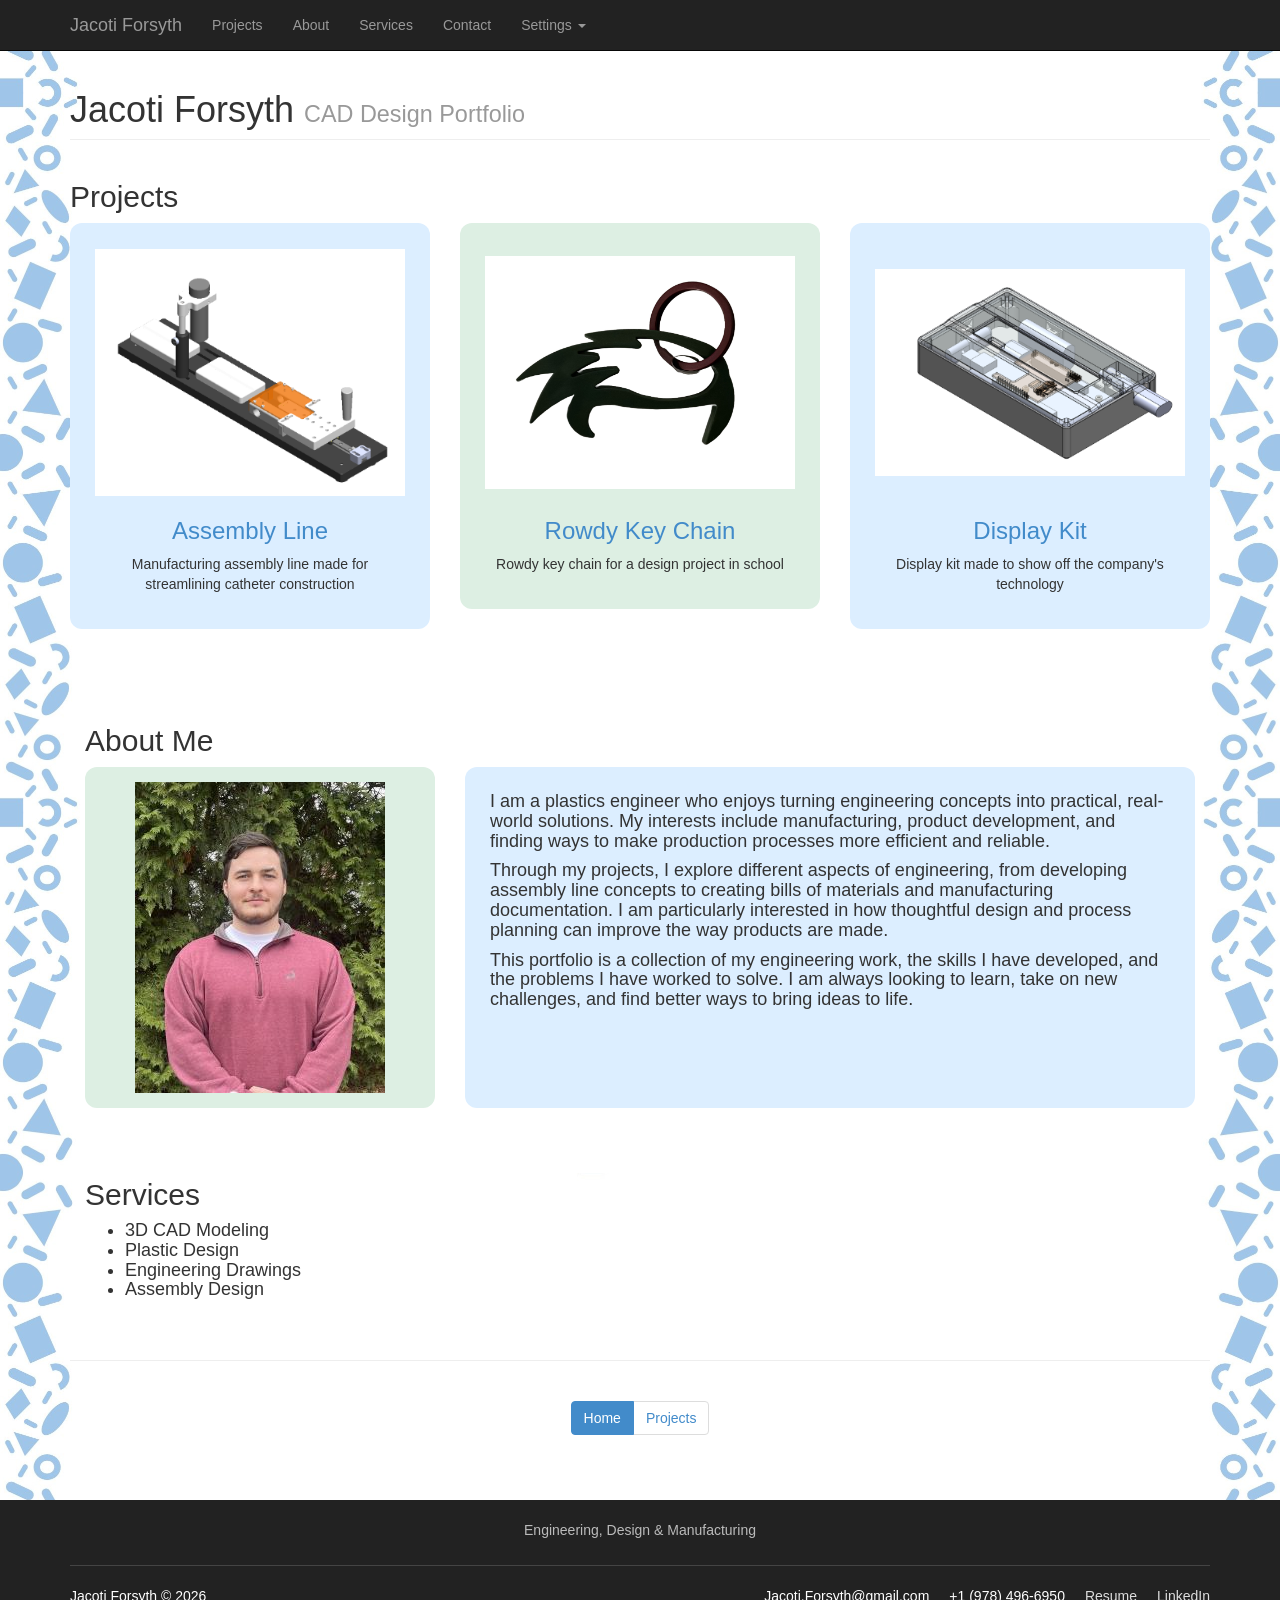
==== index.html @ e3742e34 "Inital Commit" ====
<!DOCTYPE html>
<html lang="en">
  <head>
    <meta charset="utf-8">
    <meta name="viewport" content="width=device-width, initial-scale=1.0">
    <meta name="description" content="CAD Portfoliio">
    <meta name="author" content="Jacoti Forsyth">

    <!-- shows at the tab -->
    <title>Jacoti Forsyth | CAD Portfolio</title>

    <!-- Bootstrap core CSS -->
    <link href="css/bootstrap.css" rel="stylesheet">

    <!-- Custom CSS for the '3 Col Portfolio' Template -->
    <link href="css/3-col-portfolio.css" rel="stylesheet">
  </head>

  <body>

    <nav class="navbar navbar-fixed-top navbar-inverse" role="navigation">
      <div class="container">
        <div class="navbar-header">
          <button type="button" class="navbar-toggle" data-toggle="collapse" data-target=".navbar-ex1-collapse">
            <span class="sr-only">Toggle navigation</span>
            <span class="icon-bar"></span>
            <span class="icon-bar"></span>
            <span class="icon-bar"></span>
          </button>
          <!-- website name / logo http://startbootstrap.com-->
          <a class="navbar-brand" href="#">
            Jacoti Forsyth</a>
        </div>

        <!-- Collect the nav links, forms, and other content for toggling -->
        <div class="collapse navbar-collapse navbar-ex1-collapse">
          <ul class="nav navbar-nav">
            <!-- A list of the navigation items -->
             <li><a href="#projects">Projects</a></li>
            <li><a href="#about">About</a></li>
            <li><a href="#services">Services</a></li> 
            <li><a href="#contact">Contact</a></li>
            <li class="dropdown">
              <a href="#" class="dropdown-toggle" data-toggle="dropdown" role="button" aria-expanded="false">Settings <span class="caret"></span></a>

              <ul class="dropdown-menu">
                <li id="light-option" style="display: none;"><a href="#" onclick="setTheme('light'); return false;">Light Mode</a></li>
                <li id="dark-option"><a href="#" onclick="setTheme('dark'); return false;"> Dark Mode </a></li>
              </ul>
            </li>
          </ul>
        </div><!-- /.navbar-collapse -->
      </div><!-- /.container -->
    </nav>

    <div class="container">

      <div class="row">

        <div class="col-lg-12">
          <h1 class="page-header">Jacoti Forsyth
             <small>CAD Design Portfolio</small>
            </h1>
        </div>

      </div>

      <!-- Projects SECTION -->
      <div id="projects" class="row">
        <div class="col-lg-12">
          <h2>Projects</h2>
        </div>
      </div>
      
      <div class="row">

        <!-- col-md-4 says to use one third of the width -->
        <div class="col-md-4 portfolio-item">
          <div class="text-box1">
            <a href="projects.html#mfg_assem"><img class="img-responsive" src="images/mfg_assem.jpg"></a>
            <h3><a href="projects.html#mfg_assem">Assembly Line</a></h3>
            <p>Manufacturing assembly line made for streamlining catheter construction</p>
          </div>
        </div>

        <div class="col-md-4 portfolio-item">
          <div class="text-box2">
            <a href="projects.html#rowdy"><img class="img-responsive" src="images/ogreen_rowdy.jpg"></a>
            <h3><a href="projects.html#rowdy">Rowdy Key Chain</a></h3>
            <p>Rowdy key chain for a design project in school</p>
          </div>
        </div>
        
        <div class="col-md-4 portfolio-item">
          <div class="text-box1">
            <a href="projects.html#display_kit"><img class="img-responsive" src="images/housing.jpg"></a>
            <h3><a href="projects.html#display_kit">Display Kit</a></h3>
            <p>Display kit made to show off the company's technology</p>
          </div>
        </div>

      </div>


        
      <!-- ABOUT SECTION -->
      <div id="about" class="row about-row">

        <div class="col-lg-12">
          <h2>About Me</h2>
        </div>

        <!-- Photo -->
        <div class="col-md-4">
          <div class="about-photo-box">
            <img class="img-responsive"
                src="images/self_portrait.jpg"
                alt="Self portrait">
          </div>
        </div>

        <!-- Text -->
        <div class="col-md-8">
          <div class="text-box1">
            <p class="h4">
              I am a plastics engineer who enjoys turning engineering concepts into practical, real-world solutions.
              My interests include manufacturing, product development, and finding ways to make production processes more efficient and reliable.
            </p>

            <p class="h4">
              Through my projects, I explore different aspects of engineering, from developing assembly line concepts to creating bills of materials and manufacturing documentation.
              I am particularly interested in how thoughtful design and process planning can improve the way products are made.
            </p>

            <p class="h4">
              This portfolio is a collection of my engineering work, the skills I have developed, and the problems I have worked to solve.
              I am always looking to learn, take on new challenges, and find better ways to bring ideas to life.
            </p>
          </div>
        </div>

      </div>


      <!-- SERVICES SECTION -->
      <div id="services" class="row">
        <div class="col-lg-12">
          <h2>Services</h2>
          <!-- <p>Extra Text Line</p> -->
          <!-- <div class="text-box1"> -->
            <ul class="h4">
              <li>3D CAD Modeling</li>
              <li>Plastic Design</li>
              <li>Engineering Drawings</li>
              <li>Assembly Design</li>
            </ul>
          <!-- </div> -->

        </div>

      </div>

      <!-- CONTACT SECTION -->
       <!-- <div id="contact" class="row">
        <div class="col-lg-12">
          <h2>Contact</h2>
          <p class="h4 contact">Feel free to reach out if you have any questions or would like to discuss a project.</p>
          <ul class="h4">
            <li>Email: Jacoti.Forsyth@gmail.com</li>
            <li>Phone: +1 (978) 496-6950</li>
            <li><a href="https://www.linkedin.com/in/jacotiforsyth" target="_blank">LinkedIn</a></li>
            <li>ADD RESUME</li>
          </ul>
        </div>
      </div> -->

      

      <hr>

      <div class="row text-center">
        
        <div class="col-lg-12">
          <ul class="pagination">
            <!-- <li><a href="#">&laquo;</a></li> -->
            <li class="active"><a href="index.html">Home</a></li>
            <li><a href="projects.html">Projects</a></li>
            <!-- <li><a href="#">3</a></li>
            <li><a href="#">4</a></li>
            <li><a href="#">5</a></li>
            <li><a href="#">&raquo;</a></li> -->
          </ul>        
        </div>

      </div>

    </div><!-- /.container -->

    <div class="container">
      
    </div><!-- /.container -->

    <script src="js/jquery.js"></script>
    <script src="js/bootstrap.js"></script>


    <script>
      function setTheme(theme) {
        document.body.classList.toggle("dark-mode", theme === "dark");

        document.getElementById("light-option").style.display =
          theme === "dark" ? "block" : "none";

        document.getElementById("dark-option").style.display =
          theme === "dark" ? "none" : "block";
      }

      // Set the correct option on page load
      setTheme("light");
    </script>

    <footer class="bottom-bar">
        <div class="container">
          <div class="footer-top">
            <p>Engineering, Design & Manufacturing</p>
          </div>

          <div class="footer-bottom">
            <p> Jacoti Forsyth &copy; <span id="getCurrentDate"></span></p>

            <ul class="footer-links">
              <li> Jacoti.Forsyth@gmail.com</li>
              <li> +1 (978) 496-6950</li>
              <li><a href="./resume.pdf" download="resume.pdf"
                onclick="return confirm('Would you like to open my resume?')">
                Resume</a></li>
              <li> <a href="https://www.linkedin.com/in/jacotiforsyth" target="_blank" rel="noopener noreferrer">LinkedIn</a> </li>
            </ul>
          </div>
        </div>
        
      </footer>

        <script type="text/javascript"> 
          var dt = new Date();
          document.getElementById('getCurrentDate').innerHTML = dt.getFullYear();
        </script>


  </body>

</html>
---- css/3-col-portfolio.css ----
body {
    margin-top: 50px; /* Height of the navbar */
}

.portfolio-item {
    margin-bottom: 25px;
}

footer {
    margin: 0px 0;
}

#about, #services, #contact {
    margin: 50px 0;
}

.portfolio-item img {
    width: 100%;
    height: 250px;
    object-fit: contain;
}

.portfolio-item h3,
.portfolio-item p {
    text-align: center;
}

/* About section layout */
.about-row {
    display: flex;
    flex-wrap: wrap;
    align-items: stretch;
}

.about-row > .col-md-4,
.about-row > .col-md-8 {
    display: flex;
}

/* Photo box */
.about-photo-box {
    background-color: #DDEFE3;
    padding: 15px;
    border-radius: 12px;
    width: 100%;

    display: flex;
    justify-content: center;
    align-items: center;
}

.about-photo-box img {
    width: 100%;
    max-width: 250px;
    height: auto;
}

/* Text box */
.text-box1 {
    background-color: #DCEEFF;
    padding: 25px;
    border-radius: 12px;
    width: 100%;
    height: auto;
}

.text-box2 {
    background-color: #DDEFE3;
    padding: 25px;
    border-radius: 12px;
    width: 100%;
    height: auto;
}

/* Mobile layout */
@media (max-width: 991px) {
    .about-row {
        display: block;
    }

    .about-row > .col-md-4,
    .about-row > .col-md-8 {
        display: block;
        margin-bottom: 15px;
    }
}

html {
    scroll-behavior: smooth;
}

[id] {
    scroll-margin-top: 100px;
}

@media (max-width: 768px) {
    :target {
        scroll-margin-top: 75px;
    }
}
/* footer */
.bottom-bar {
  width: 100%;
  background-color: #222;
  color: white;
  text-align: center;
  padding: 20px 0;
  margin-top: 40px;
}

.bottom-bar p {
  margin: 0;
}
.footer-top {
  margin-bottom: 25px;
}

.footer-top h3 {
  margin-top: 0;
  font-weight: 600;
}

.footer-top p {
  color: #bbb;
}

.footer-bottom {
  border-top: 1px solid #444;
  padding-top: 20px;
  display: flex;
  justify-content: space-between;
  align-items: center;
  flex-wrap: wrap;
  gap: 15px;
}

.footer-bottom p {
  margin: 0;
}

.footer-links {
  list-style: none;
  display: flex;
  flex-wrap: wrap;
  gap: 20px;
  margin: 0;
  padding: 0;
}

.footer-links a {
  color: #ddd;
  text-decoration: none;
}

.footer-links a:hover {
  color: #fff;
  text-decoration: underline;
}

@media (max-width: 600px) {
  .footer-bottom {
    flex-direction: column;
    align-items: flex-start;
  }
}
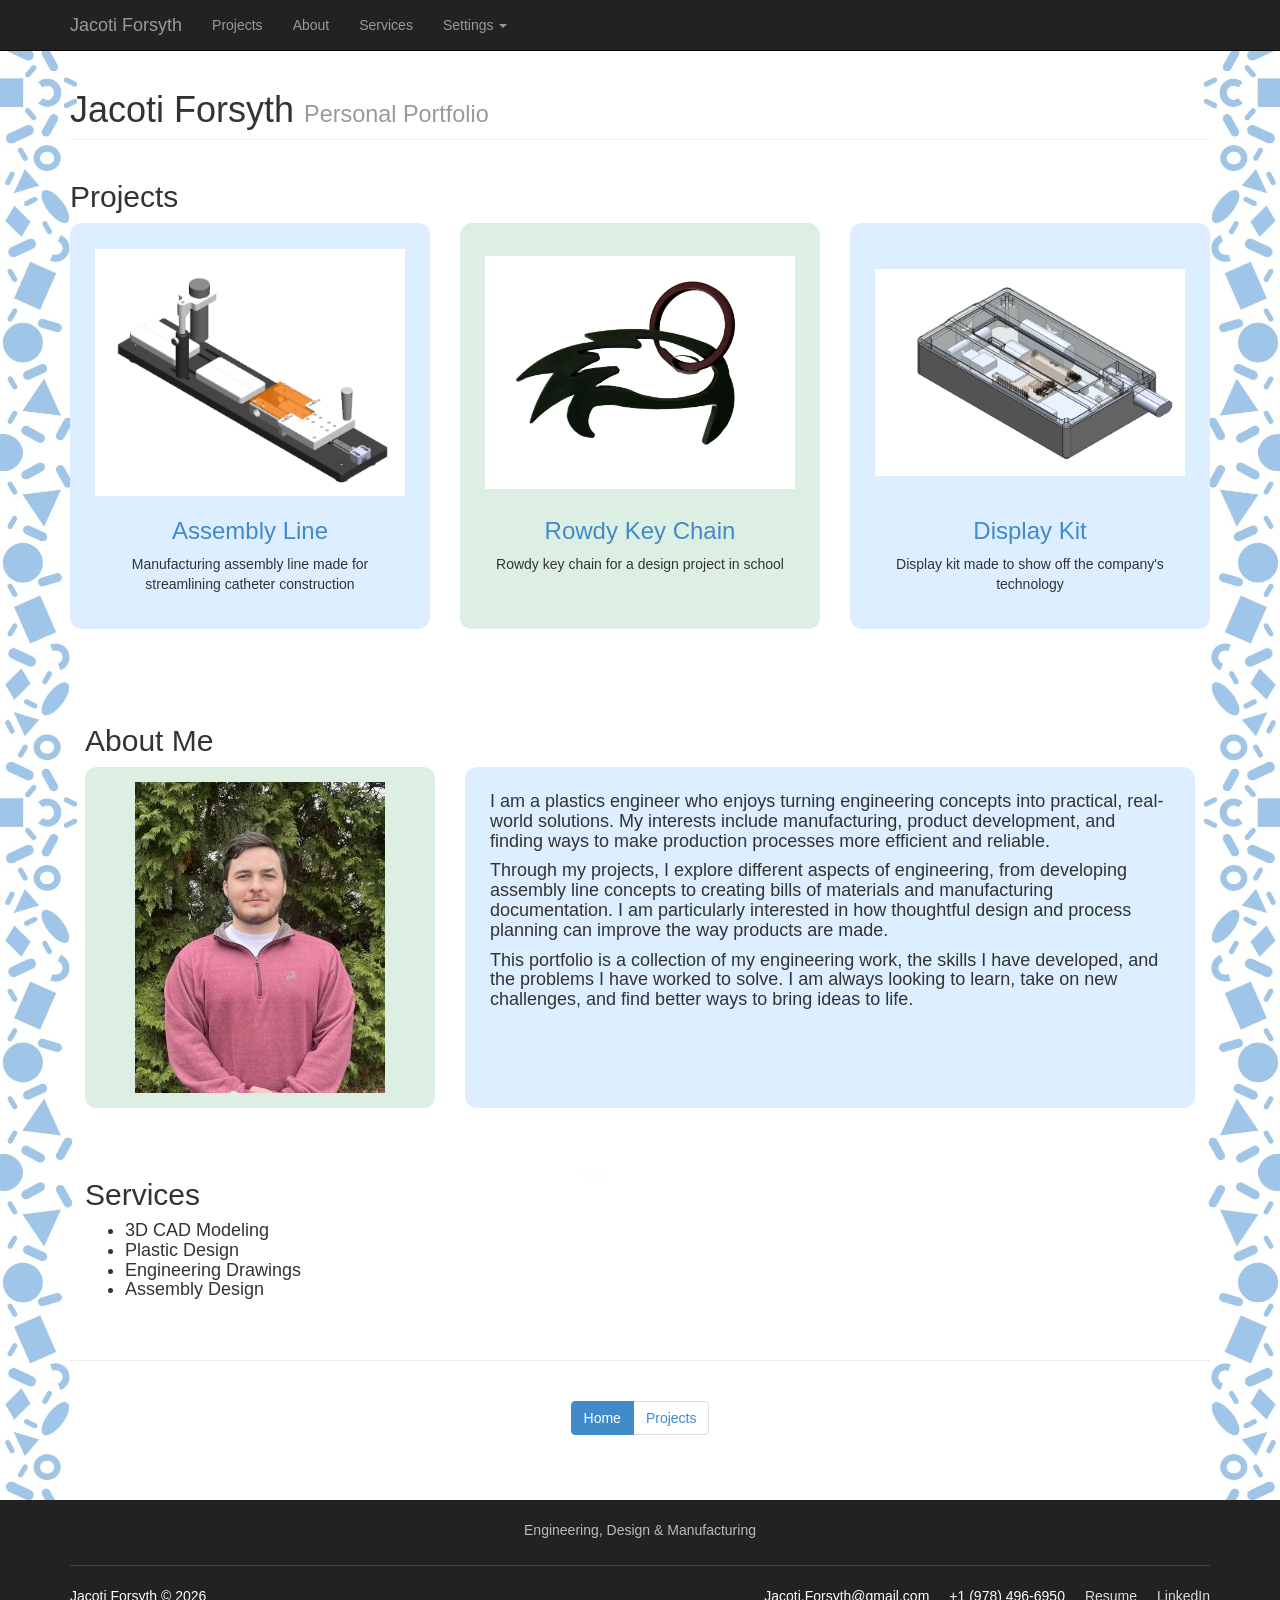
==== commit 3de9767b: "fixing up designs more boxes" ====
--- a/index.html
+++ b/index.html
@@ -7,7 +7,7 @@
     <meta name="author" content="Jacoti Forsyth">
 
     <!-- shows at the tab -->
-    <title>Jacoti Forsyth | CAD Portfolio</title>
+    <title>Jacoti Forsyth | Personal Portfolio</title>
 
     <!-- Bootstrap core CSS -->
     <link href="css/bootstrap.css" rel="stylesheet">
@@ -39,7 +39,6 @@
              <li><a href="#projects">Projects</a></li>
             <li><a href="#about">About</a></li>
             <li><a href="#services">Services</a></li> 
-            <li><a href="#contact">Contact</a></li>
             <li class="dropdown">
               <a href="#" class="dropdown-toggle" data-toggle="dropdown" role="button" aria-expanded="false">Settings <span class="caret"></span></a>
 
@@ -59,7 +58,7 @@
 
         <div class="col-lg-12">
           <h1 class="page-header">Jacoti Forsyth
-             <small>CAD Design Portfolio</small>
+             <small>Personal Portfolio</small>
             </h1>
         </div>
 
@@ -87,7 +86,7 @@
           <div class="text-box2">
             <a href="projects.html#rowdy"><img class="img-responsive" src="images/ogreen_rowdy.jpg"></a>
             <h3><a href="projects.html#rowdy">Rowdy Key Chain</a></h3>
-            <p>Rowdy key chain for a design project in school</p>
+            <p>Rowdy key chain for a design project in school <br> &nbsp;</p>
           </div>
         </div>
         
--- a/css/3-col-portfolio.css
+++ b/css/3-col-portfolio.css
@@ -3,6 +3,7 @@
 }
 
 .portfolio-item {
+    display: block;
     margin-bottom: 25px;
 }
 
@@ -15,6 +16,7 @@
 }
 
 .portfolio-item img {
+    display: block;
     width: 100%;
     height: 250px;
     object-fit: contain;
@@ -56,20 +58,20 @@
 }
 
 /* Text box */
-.text-box1 {
-    background-color: #DCEEFF;
+.text-box1, 
+.text-box2  {
     padding: 25px;
     border-radius: 12px;
     width: 100%;
     height: auto;
+    box-sizing: border-box;
 }
 
+.text-box1 {
+    background-color: #DCEEFF;
+}
 .text-box2 {
     background-color: #DDEFE3;
-    padding: 25px;
-    border-radius: 12px;
-    width: 100%;
-    height: auto;
 }
 
 /* Mobile layout */
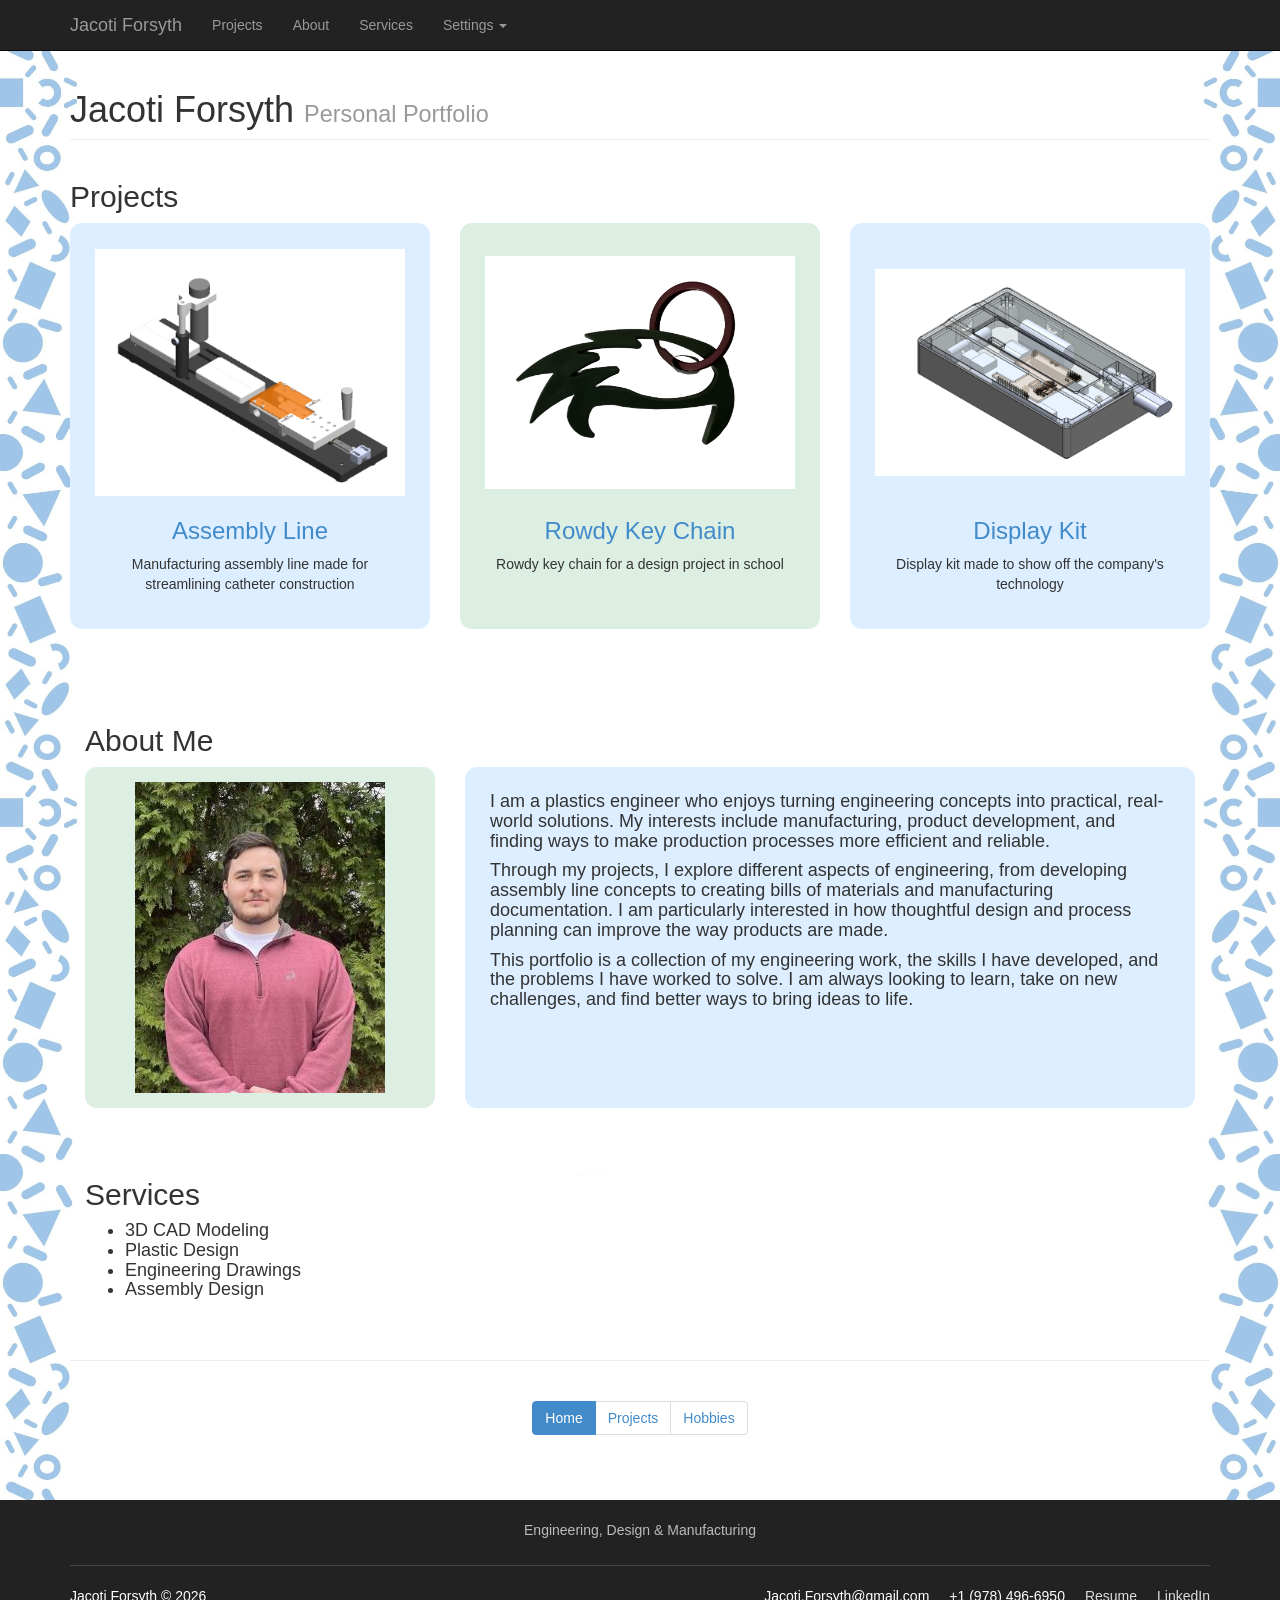
==== commit 0930b6d2: "added dark theme staying across tabs added a hobbies page added a theme.js to manage the dark theme " ====
--- a/index.html
+++ b/index.html
@@ -14,6 +14,9 @@
 
     <!-- Custom CSS for the '3 Col Portfolio' Template -->
     <link href="css/3-col-portfolio.css" rel="stylesheet">
+
+     <!--Dark theme  -->
+    <script src="js/theme.js" defer></script>
   </head>
 
   <body>
@@ -157,23 +160,7 @@
 
         </div>
 
-      </div>
-
-      <!-- CONTACT SECTION -->
-       <!-- <div id="contact" class="row">
-        <div class="col-lg-12">
-          <h2>Contact</h2>
-          <p class="h4 contact">Feel free to reach out if you have any questions or would like to discuss a project.</p>
-          <ul class="h4">
-            <li>Email: Jacoti.Forsyth@gmail.com</li>
-            <li>Phone: +1 (978) 496-6950</li>
-            <li><a href="https://www.linkedin.com/in/jacotiforsyth" target="_blank">LinkedIn</a></li>
-            <li>ADD RESUME</li>
-          </ul>
-        </div>
-      </div> -->
-
-      
+      </div>      
 
       <hr>
 
@@ -184,8 +171,8 @@
             <!-- <li><a href="#">&laquo;</a></li> -->
             <li class="active"><a href="index.html">Home</a></li>
             <li><a href="projects.html">Projects</a></li>
-            <!-- <li><a href="#">3</a></li>
-            <li><a href="#">4</a></li>
+            <li><a href="hobbies.html">Hobbies</a></li>
+            <!-- <li><a href="#">4</a></li>
             <li><a href="#">5</a></li>
             <li><a href="#">&raquo;</a></li> -->
           </ul>        
@@ -201,22 +188,6 @@
 
     <script src="js/jquery.js"></script>
     <script src="js/bootstrap.js"></script>
-
-
-    <script>
-      function setTheme(theme) {
-        document.body.classList.toggle("dark-mode", theme === "dark");
-
-        document.getElementById("light-option").style.display =
-          theme === "dark" ? "block" : "none";
-
-        document.getElementById("dark-option").style.display =
-          theme === "dark" ? "none" : "block";
-      }
-
-      // Set the correct option on page load
-      setTheme("light");
-    </script>
 
     <footer class="bottom-bar">
         <div class="container">
--- a/css/3-col-portfolio.css
+++ b/css/3-col-portfolio.css
@@ -55,6 +55,63 @@
     width: 100%;
     max-width: 250px;
     height: auto;
+}
+
+.photo-box,
+.photo-box1,
+.photo-box2 {
+    padding: 15px;
+    border-radius: 12px;
+    width: 100%;
+
+    display: flex;
+    justify-content: center;
+    align-items: center;
+}
+
+.photo-box img,
+.photo-box1 img,
+.photo-box2 img {
+    max-height: 300px;
+    max-width: 100%;
+    width: auto;
+    height: auto;
+    display: block;
+    margin: 0 auto;
+    object-fit: contain;
+}
+
+.photo-box {
+    background-color: #DDEFE3;
+}
+.photo-box1 {
+    background-color: #DCEEFF;
+}
+.photo-box2 {
+    background-color: #ffdcdc;
+}
+
+.image-grid {
+    display: grid;
+    grid-template-columns: repeat(2, minmax(0, 1fr));
+    gap: 15px;
+}
+
+.image-grid .photo-box,
+.image-grid .photo-box1,
+.image-grid .photo-box2 {
+    box-sizing: border-box;
+    min-width: 0;
+    width: 100%;
+}
+
+.image-grid img {
+    display: block;
+    max-width: 100%;
+    max-height: 200px;
+    width: auto;
+    height: auto;
+    object-fit: contain;
 }
 
 /* Text box */
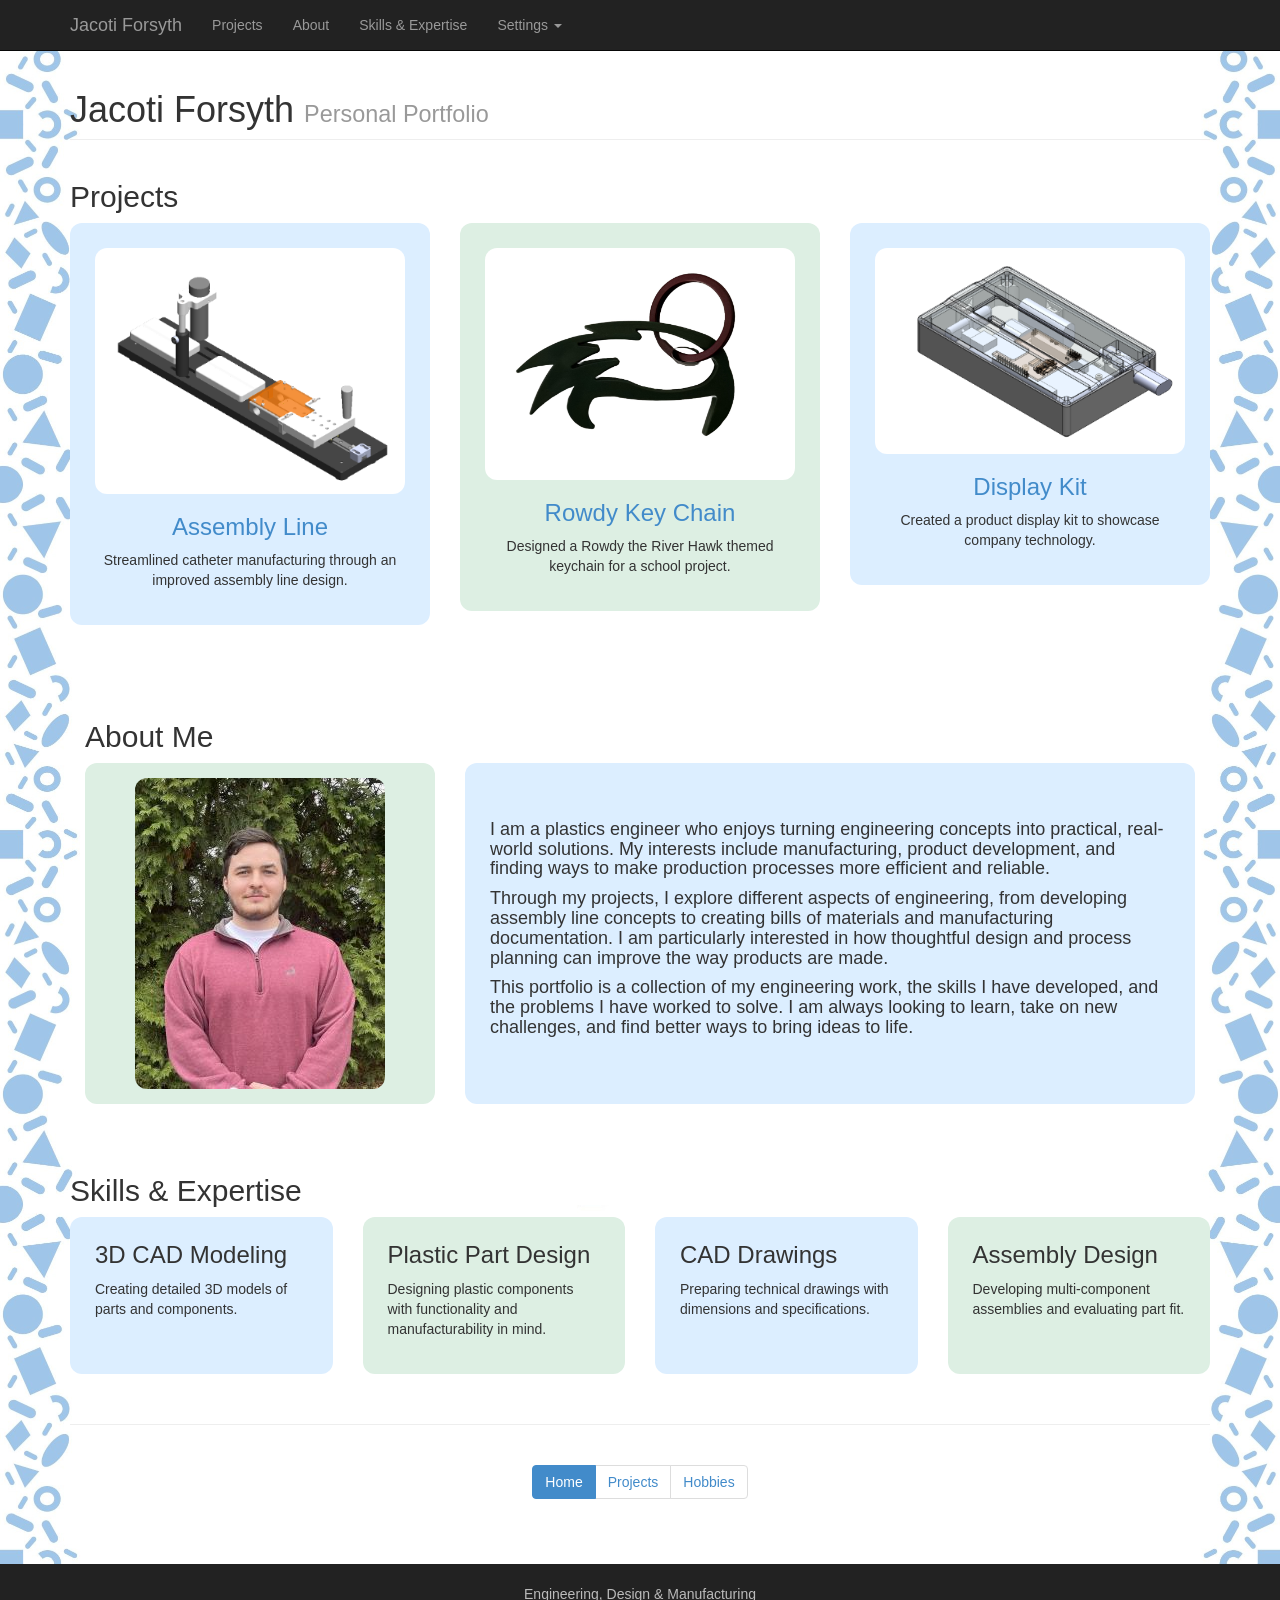
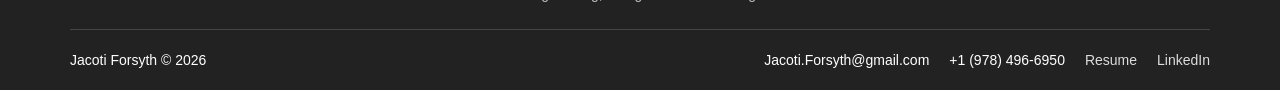
==== commit 13a5f66d: "Fleshed out the hobbies section Added descriptions to all the sections Added a project breakdown for" ====
--- a/index.html
+++ b/index.html
@@ -41,7 +41,7 @@
             <!-- A list of the navigation items -->
              <li><a href="#projects">Projects</a></li>
             <li><a href="#about">About</a></li>
-            <li><a href="#services">Services</a></li> 
+            <li><a href="#skills">Skills & Expertise</a></li> 
             <li class="dropdown">
               <a href="#" class="dropdown-toggle" data-toggle="dropdown" role="button" aria-expanded="false">Settings <span class="caret"></span></a>
 
@@ -73,7 +73,7 @@
           <h2>Projects</h2>
         </div>
       </div>
-      
+      <!-- Project images and captions -->
       <div class="row">
 
         <!-- col-md-4 says to use one third of the width -->
@@ -81,7 +81,7 @@
           <div class="text-box1">
             <a href="projects.html#mfg_assem"><img class="img-responsive" src="images/mfg_assem.jpg"></a>
             <h3><a href="projects.html#mfg_assem">Assembly Line</a></h3>
-            <p>Manufacturing assembly line made for streamlining catheter construction</p>
+            <p>Streamlined catheter manufacturing through an improved assembly line design.</p>
           </div>
         </div>
 
@@ -89,15 +89,16 @@
           <div class="text-box2">
             <a href="projects.html#rowdy"><img class="img-responsive" src="images/ogreen_rowdy.jpg"></a>
             <h3><a href="projects.html#rowdy">Rowdy Key Chain</a></h3>
-            <p>Rowdy key chain for a design project in school <br> &nbsp;</p>
-          </div>
-        </div>
+            <p>Designed a Rowdy the River Hawk themed keychain for a school project.</p>
+          </div>
+        </div>
+        <!--  <br> &nbsp; -->
         
         <div class="col-md-4 portfolio-item">
           <div class="text-box1">
             <a href="projects.html#display_kit"><img class="img-responsive" src="images/housing.jpg"></a>
             <h3><a href="projects.html#display_kit">Display Kit</a></h3>
-            <p>Display kit made to show off the company's technology</p>
+            <p>Created a product display kit to showcase company technology.</p>
           </div>
         </div>
 
@@ -144,26 +145,45 @@
       </div>
 
 
-      <!-- SERVICES SECTION -->
-      <div id="services" class="row">
-        <div class="col-lg-12">
-          <h2>Services</h2>
-          <!-- <p>Extra Text Line</p> -->
-          <!-- <div class="text-box1"> -->
-            <ul class="h4">
-              <li>3D CAD Modeling</li>
-              <li>Plastic Design</li>
-              <li>Engineering Drawings</li>
-              <li>Assembly Design</li>
-            </ul>
-          <!-- </div> -->
-
-        </div>
-
+      <!-- Skils SECTION -->
+      <div id="skills" class="row">
+        <div class="skills-section">
+          <h2>Skills & Expertise</h2>
+          <div class="row">
+            <div class="col-md-3">
+              <div class="text-box1">
+                <h3>3D CAD Modeling</h3>
+                <p>Creating detailed 3D models of parts and components. <br> &nbsp;</p>
+              </div>
+            </div>
+
+            <div class="col-md-3">
+              <div class="text-box2">
+                <h3>Plastic Part Design</h3>
+                <p>Designing plastic components with functionality and manufacturability in mind.</p>
+              </div>
+            </div>
+
+            <div class="col-md-3">
+              <div class="text-box1">
+              <h3>CAD Drawings</h3>
+              <p>Preparing technical drawings with dimensions and specifications. <br> &nbsp;</p>
+              </div>
+            </div>
+
+            <div class="col-md-3">
+              <div class="text-box2">
+              <h3>Assembly Design</h3>
+              <p>Developing multi-component assemblies and evaluating part fit. <br> &nbsp;</p>
+            </div>
+            </div>
+          </div>
+        </div>
       </div>      
 
       <hr>
 
+      <!-- Bottom Nav Bar -->
       <div class="row text-center">
         
         <div class="col-lg-12">
@@ -186,9 +206,11 @@
       
     </div><!-- /.container -->
 
+    <!-- Necessary Java Imports -->
     <script src="js/jquery.js"></script>
     <script src="js/bootstrap.js"></script>
 
+    <!-- Bottom bar with info -->
     <footer class="bottom-bar">
         <div class="container">
           <div class="footer-top">
--- a/css/3-col-portfolio.css
+++ b/css/3-col-portfolio.css
@@ -5,21 +5,36 @@
 .portfolio-item {
     display: block;
     margin-bottom: 25px;
+    overflow: hidden;
+    border-radius: 12px;
 }
 
 footer {
     margin: 0px 0;
 }
 
-#about, #services, #contact {
+#about, #services, #contact, #skills {
     margin: 50px 0;
 }
 
 .portfolio-item img {
     display: block;
     width: 100%;
-    height: 250px;
+    height: auto;
+    max-height: 250px;
+    /* max-width: 600px; */
     object-fit: contain;
+}
+
+/* could add in the rowdy images once they're fixed */
+#display-kit-img{
+    max-width: 300px;
+    margin-right: auto;
+    margin-left: auto;
+}
+
+img.img-responsive {
+    border-radius: 12px;
 }
 
 .portfolio-item h3,
@@ -79,6 +94,7 @@
     display: block;
     margin: 0 auto;
     object-fit: contain;
+    border-radius: 12px;
 }
 
 .photo-box {
@@ -129,6 +145,51 @@
 }
 .text-box2 {
     background-color: #DDEFE3;
+}
+
+#skills .text-box1 h3,
+#skills .text-box2 h3 {
+    margin-top: 0;
+    padding-top: 0px;
+}
+
+#about .text-box1 ,
+#about .text-box2 {
+    display: flex;
+    flex-direction: column;
+    justify-content: center;
+}
+
+.photo-box1 .portfolio-item {
+    margin-bottom: 0;
+}
+
+/* Project breakdown grid */
+.project-grid {
+    display: grid;
+    grid-template-columns: repeat(2, minmax(0, 1fr));
+    gap: 15px;
+}
+
+.project-grid .text-box1,
+.project-grid .text-box2 {
+    height: 100%;
+    box-sizing: border-box;
+    transition: transform 0.2s ease,
+                box-shadow 0.2s ease;
+}
+
+.project-grid .text-box1:hover,
+.project-grid .text-box2:hover {
+    transform: translateY(-3px);
+    box-shadow: 0 4px 12px rgba(0, 0, 0, 0.08);
+}
+
+/* Mobile and tablet layout */
+@media (max-width: 991px) {
+    .project-grid {
+        grid-template-columns: 1fr;
+    }
 }
 
 /* Mobile layout */
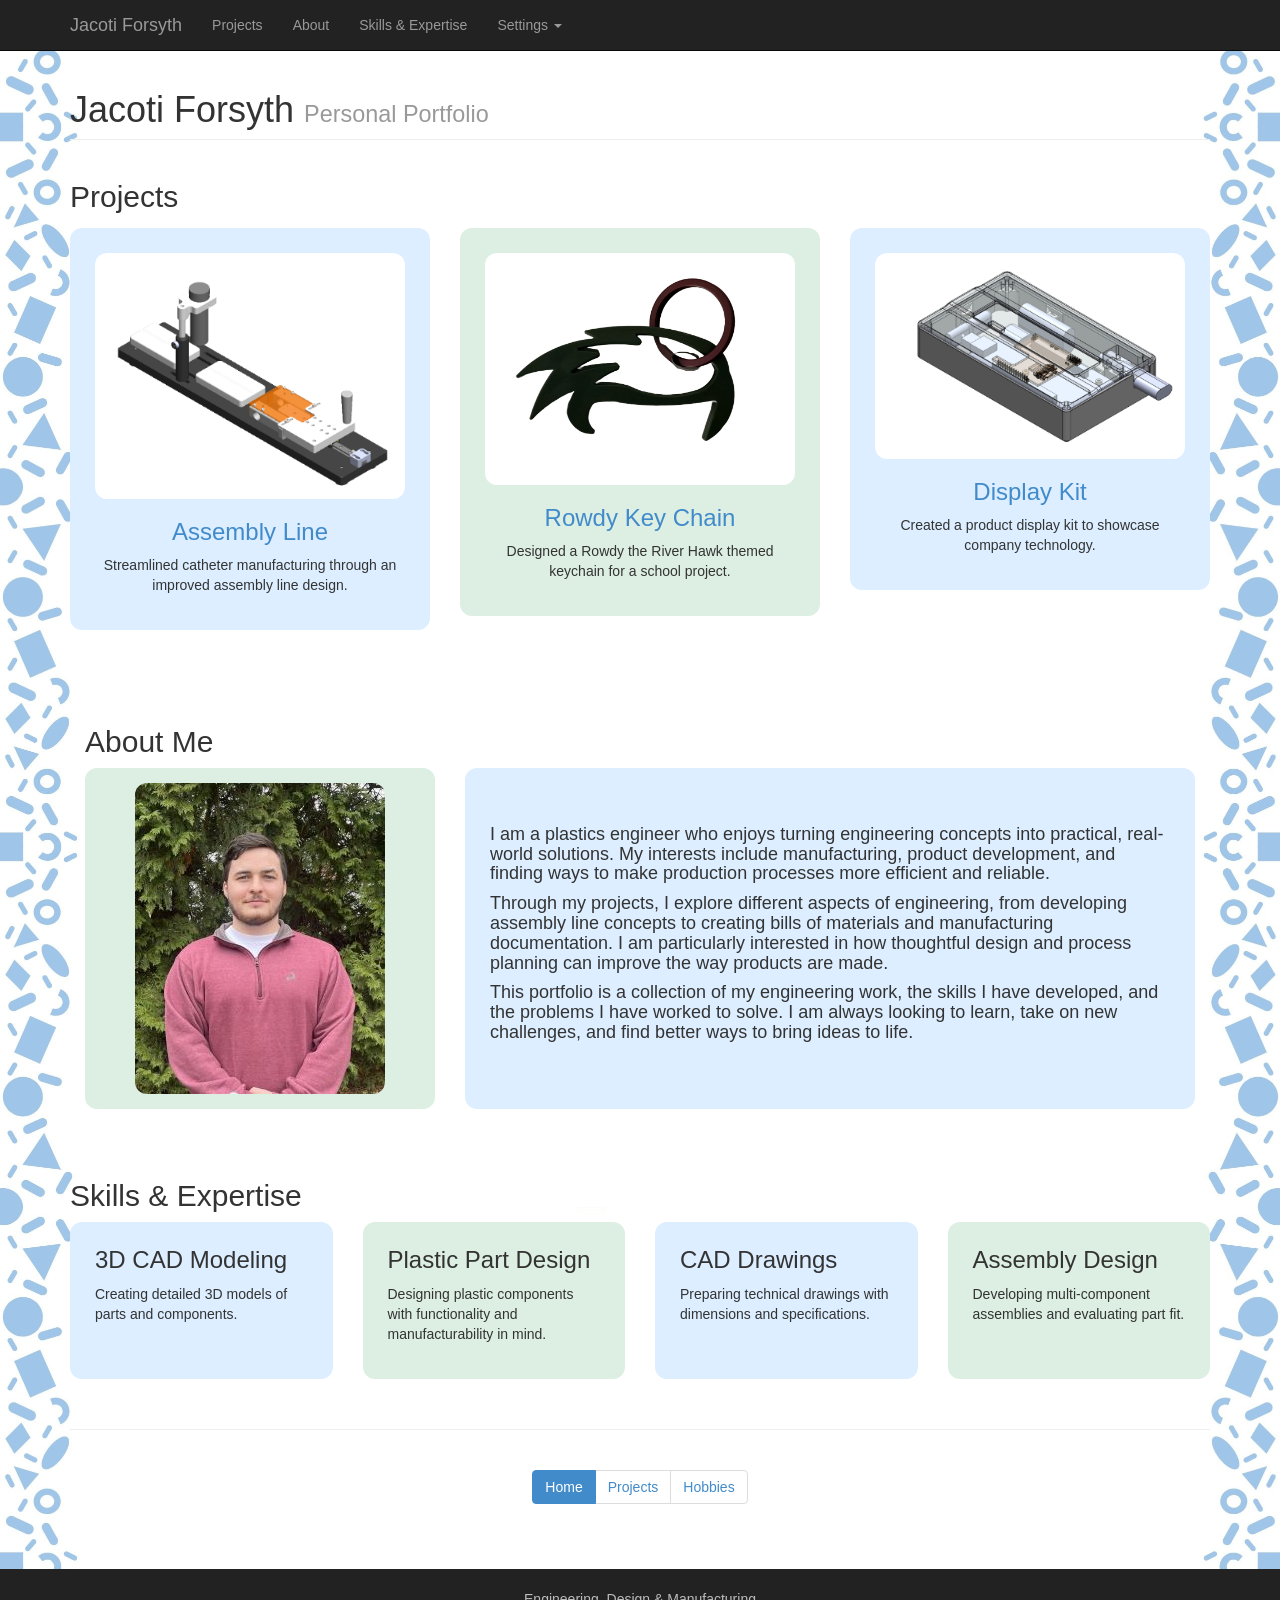
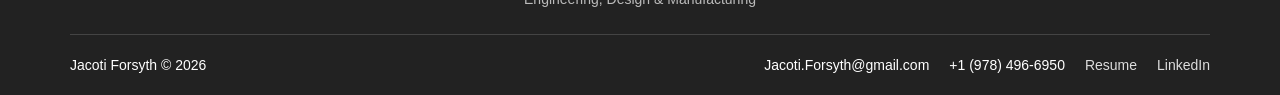
==== commit 0cc9f4ff: "Added Case Study for Rowdy Added the hovering to the front page images Oriented the die design" ====
--- a/index.html
+++ b/index.html
@@ -78,27 +78,33 @@
 
         <!-- col-md-4 says to use one third of the width -->
         <div class="col-md-4 portfolio-item">
-          <div class="text-box1">
-            <a href="projects.html#mfg_assem"><img class="img-responsive" src="images/mfg_assem.jpg"></a>
-            <h3><a href="projects.html#mfg_assem">Assembly Line</a></h3>
-            <p>Streamlined catheter manufacturing through an improved assembly line design.</p>
+          <div class="home-preview">
+            <div class="text-box1">
+              <a href="projects.html#mfg_assem"><img class="img-responsive" src="images/mfg_assem.jpg"></a>
+              <h3><a href="projects.html#mfg_assem">Assembly Line</a></h3>
+              <p>Streamlined catheter manufacturing through an improved assembly line design.</p>
+            </div>
           </div>
         </div>
 
         <div class="col-md-4 portfolio-item">
-          <div class="text-box2">
-            <a href="projects.html#rowdy"><img class="img-responsive" src="images/ogreen_rowdy.jpg"></a>
-            <h3><a href="projects.html#rowdy">Rowdy Key Chain</a></h3>
-            <p>Designed a Rowdy the River Hawk themed keychain for a school project.</p>
+          <div class="home-preview">
+            <div class="text-box2">
+              <a href="projects.html#rowdy"><img class="img-responsive" src="images/ogreen_rowdy.jpg"></a>
+              <h3><a href="projects.html#rowdy">Rowdy Key Chain</a></h3>
+              <p>Designed a Rowdy the River Hawk themed keychain for a school project.</p>
+            </div>
           </div>
         </div>
         <!--  <br> &nbsp; -->
         
         <div class="col-md-4 portfolio-item">
-          <div class="text-box1">
-            <a href="projects.html#display_kit"><img class="img-responsive" src="images/housing.jpg"></a>
-            <h3><a href="projects.html#display_kit">Display Kit</a></h3>
-            <p>Created a product display kit to showcase company technology.</p>
+          <div class="home-preview">
+            <div class="text-box1">
+              <a href="projects.html#display_kit"><img class="img-responsive" src="images/housing.jpg"></a>
+              <h3><a href="projects.html#display_kit">Display Kit</a></h3>
+              <p>Created a product display kit to showcase company technology.</p>
+            </div>
           </div>
         </div>
 
@@ -144,7 +150,7 @@
 
       </div>
 
-
+      <!-- slap on the certifications, six sigma then eventually PMP -->
       <!-- Skils SECTION -->
       <div id="skills" class="row">
         <div class="skills-section">
@@ -203,7 +209,6 @@
     </div><!-- /.container -->
 
     <div class="container">
-      
     </div><!-- /.container -->
 
     <!-- Necessary Java Imports -->
--- a/css/3-col-portfolio.css
+++ b/css/3-col-portfolio.css
@@ -183,6 +183,24 @@
 .project-grid .text-box2:hover {
     transform: translateY(-3px);
     box-shadow: 0 4px 12px rgba(0, 0, 0, 0.08);
+}
+
+.home-preview .text-box1,
+.home-preview .text-box2 {
+    height: 100%;
+    box-sizing: border-box;
+    transition: transform 0.2s ease,
+                box-shadow 0.2s ease;
+}
+
+.home-preview .text-box1:hover,
+.home-preview .text-box2:hover {
+    transform: translateY(-3px);
+    box-shadow: 0 4px 12px rgba(0, 0, 0, 0.08);
+}
+
+.home-preview {
+    margin-top: 5px;
 }
 
 /* Mobile and tablet layout */
